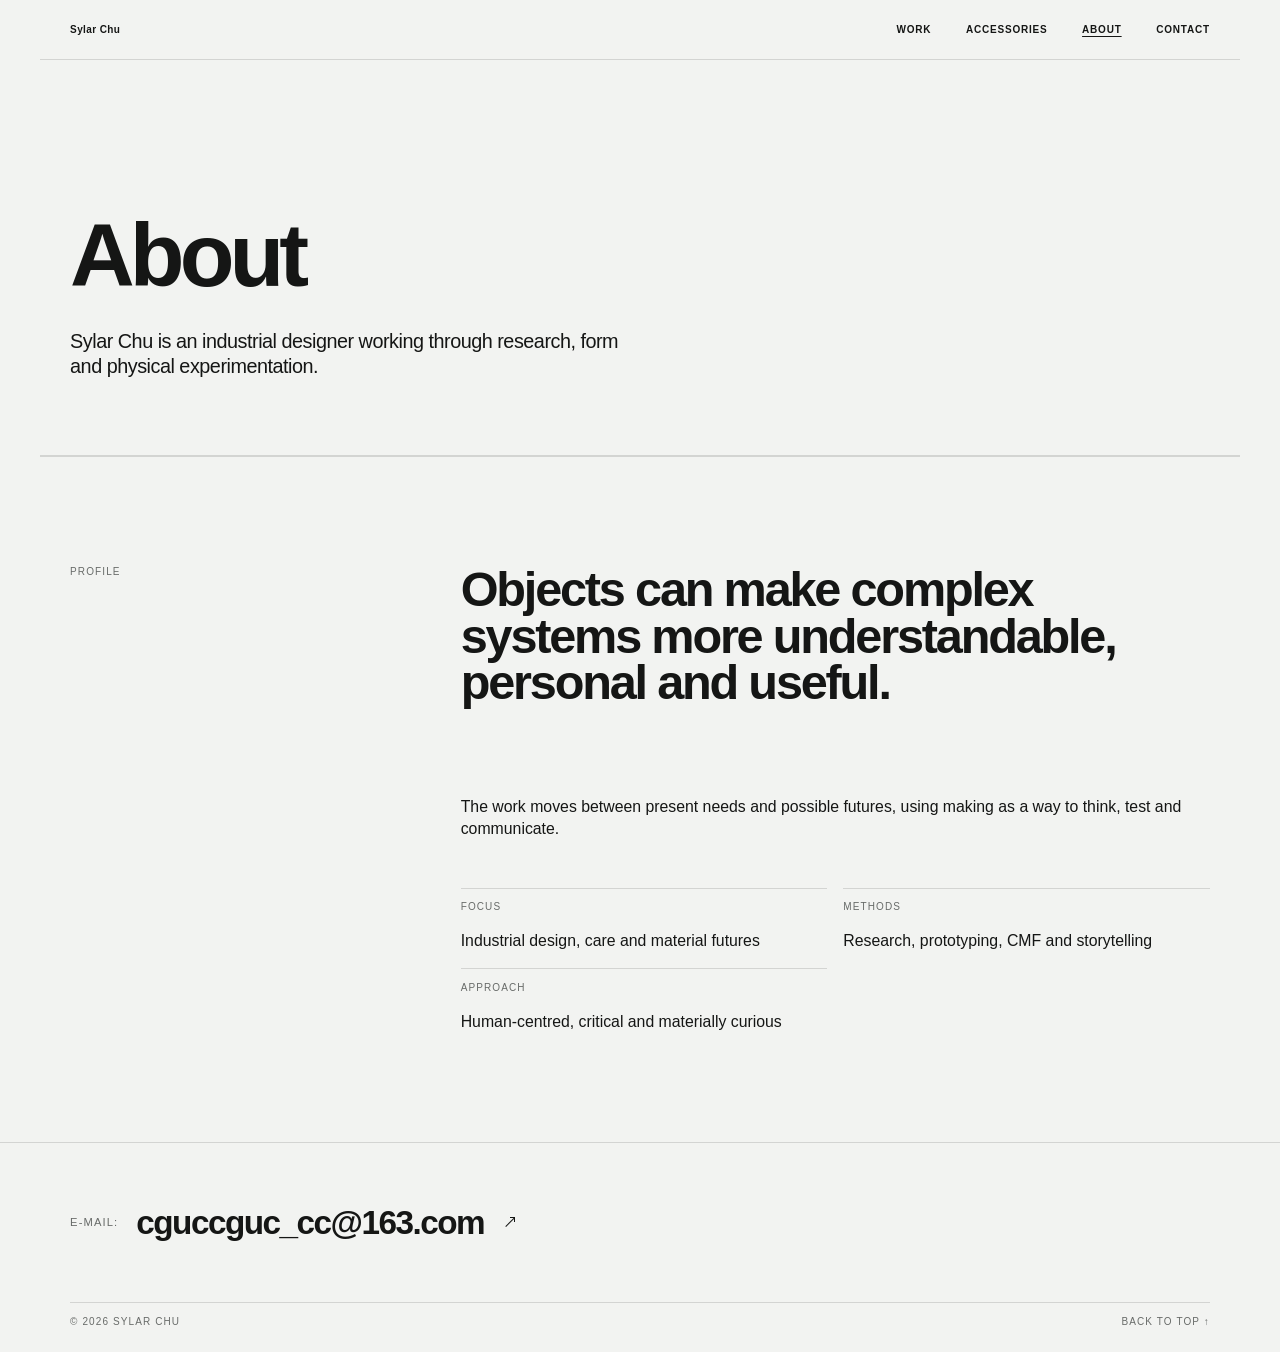
==== about/index.html @ 8ba82621 "Add files via upload" ====
<!DOCTYPE html><html lang="en"><head><meta charSet="utf-8"/><meta name="viewport" content="width=device-width, initial-scale=1"/><link rel="stylesheet" href="/assets/index-B9xMvxNG.css" data-rsc-css-href="/assets/index-B9xMvxNG.css" data-precedence="vite-rsc/importer-resources"/><title>Sylar Chu — Industrial Designer</title><meta name="description" content="Thoughtful products, systems and experiences designed to improve everyday life and contribute to a better world."/><meta property="og:title" content="Sylar Chu — Designing better futures"/><meta property="og:description" content="Industrial design for a better everyday and a better world."/><meta property="og:type" content="website"/><meta property="og:image" content="https://sylarchu.com/og.png"/><meta property="og:image:width" content="1254"/><meta property="og:image:height" content="1254"/><meta property="og:image:alt" content="Sylar Chu monogram"/><meta name="twitter:card" content="summary_large_image"/><meta name="twitter:title" content="Sylar Chu — Designing better futures"/><meta name="twitter:description" content="Industrial design for a better everyday and a better world."/><meta name="twitter:image" content="https://sylarchu.com/og.png"/>
</head><body><main id="top"><header class="site-header page-container"><a class="site-brand" href="/" aria-label="Sylar Chu — home">Sylar Chu</a><nav aria-label="Primary navigation"><a href="/work">Work</a><a href="/#accessories">Accessories</a><a aria-current="page" href="/about">About</a><a href="mailto:cguccguc_cc@163.com">Contact</a></nav></header><header class="page-intro page-container"><h1 class="display">About</h1><p class="page-intro__copy body-large">Sylar Chu is an industrial designer working through research, form and physical experimentation.</p></header><section class="framer-about page-container"><p class="eyebrow muted">Profile</p><div class="framer-about__content"><p class="heading-lg">Objects can make complex systems more understandable, personal and useful.</p><div><p>The work moves between present needs and possible futures, using making as a way to think, test and communicate.</p><dl class="framer-about__details" style="margin-top:3rem"><div><dt>Focus</dt><dd>Industrial design, care and material futures</dd></div><div><dt>Methods</dt><dd>Research, prototyping, CMF and storytelling</dd></div><div><dt>Approach</dt><dd>Human-centred, critical and materially curious</dd></div></dl></div></div></section><footer class="site-footer" id="contact"><div class="page-container"><a class="site-footer__email" href="mailto:cguccguc_cc@163.com"><span class="site-footer__label">E-mail:</span><span class="site-footer__address">cguccguc_cc@163.com</span><span class="site-footer__arrow diagonal-arrow" aria-hidden="true"></span></a><div class="site-footer__meta meta-text muted"><span>© <!-- -->2026<!-- --> <!-- -->Sylar Chu</span><a href="#top">Back to top ↑</a></div></div></footer></main><script src="/static-interactions.js" defer data-static-interaction></script></body></html>
---- assets/index-B9xMvxNG.css ----
/*! tailwindcss v4.2.1 | MIT License | https://tailwindcss.com */
@layer properties{@supports (((-webkit-hyphens:none)) and (not (margin-trim:inline))) or ((-moz-orient:inline) and (not (color:rgb(from red r g b)))){*,:before,:after,::backdrop{--tw-rotate-x:initial;--tw-rotate-y:initial;--tw-rotate-z:initial;--tw-skew-x:initial;--tw-skew-y:initial;--tw-blur:initial;--tw-brightness:initial;--tw-contrast:initial;--tw-grayscale:initial;--tw-hue-rotate:initial;--tw-invert:initial;--tw-opacity:initial;--tw-saturate:initial;--tw-sepia:initial;--tw-drop-shadow:initial;--tw-drop-shadow-color:initial;--tw-drop-shadow-alpha:100%;--tw-drop-shadow-size:initial}}}@layer theme{:root,:host{--font-sans:ui-sans-serif, system-ui, sans-serif, "Apple Color Emoji", "Segoe UI Emoji", "Segoe UI Symbol", "Noto Color Emoji";--font-mono:ui-monospace, SFMono-Regular, Menlo, Monaco, Consolas, "Liberation Mono", "Courier New", monospace;--spacing:.25rem;--default-transition-duration:.15s;--default-transition-timing-function:cubic-bezier(.4, 0, .2, 1);--default-font-family:var(--font-sans);--default-mono-font-family:var(--font-mono)}}@layer base{*,:after,:before,::backdrop{box-sizing:border-box;border:0 solid;margin:0;padding:0}::file-selector-button{box-sizing:border-box;border:0 solid;margin:0;padding:0}html,:host{-webkit-text-size-adjust:100%;tab-size:4;line-height:1.5;font-family:var(--default-font-family,ui-sans-serif, system-ui, sans-serif, "Apple Color Emoji", "Segoe UI Emoji", "Segoe UI Symbol", "Noto Color Emoji");font-feature-settings:var(--default-font-feature-settings,normal);font-variation-settings:var(--default-font-variation-settings,normal);-webkit-tap-highlight-color:transparent}hr{height:0;color:inherit;border-top-width:1px}abbr:where([title]){-webkit-text-decoration:underline dotted;text-decoration:underline dotted}h1,h2,h3,h4,h5,h6{font-size:inherit;font-weight:inherit}a{color:inherit;-webkit-text-decoration:inherit;-webkit-text-decoration:inherit;-webkit-text-decoration:inherit;-webkit-text-decoration:inherit;text-decoration:inherit}b,strong{font-weight:bolder}code,kbd,samp,pre{font-family:var(--default-mono-font-family,ui-monospace, SFMono-Regular, Menlo, Monaco, Consolas, "Liberation Mono", "Courier New", monospace);font-feature-settings:var(--default-mono-font-feature-settings,normal);font-variation-settings:var(--default-mono-font-variation-settings,normal);font-size:1em}small{font-size:80%}sub,sup{vertical-align:baseline;font-size:75%;line-height:0;position:relative}sub{bottom:-.25em}sup{top:-.5em}table{text-indent:0;border-color:inherit;border-collapse:collapse}:-moz-focusring{outline:auto}progress{vertical-align:baseline}summary{display:list-item}ol,ul,menu{list-style:none}img,svg,video,canvas,audio,iframe,embed,object{vertical-align:middle;display:block}img,video{max-width:100%;height:auto}button,input,select,optgroup,textarea{font:inherit;font-feature-settings:inherit;font-variation-settings:inherit;letter-spacing:inherit;color:inherit;opacity:1;background-color:#0000;border-radius:0}::file-selector-button{font:inherit;font-feature-settings:inherit;font-variation-settings:inherit;letter-spacing:inherit;color:inherit;opacity:1;background-color:#0000;border-radius:0}:where(select:is([multiple],[size])) optgroup{font-weight:bolder}:where(select:is([multiple],[size])) optgroup option{padding-inline-start:20px}::file-selector-button{margin-inline-end:4px}::placeholder{opacity:1}@supports (not ((-webkit-appearance:-apple-pay-button))) or (contain-intrinsic-size:1px){::placeholder{color:currentColor}@supports (color:color-mix(in lab, red, red)){::placeholder{color:color-mix(in oklab, currentcolor 50%, transparent)}}}textarea{resize:vertical}::-webkit-search-decoration{-webkit-appearance:none}::-webkit-date-and-time-value{min-height:1lh;text-align:inherit}::-webkit-datetime-edit{display:inline-flex}::-webkit-datetime-edit-fields-wrapper{padding:0}::-webkit-datetime-edit{padding-block:0}::-webkit-datetime-edit-year-field{padding-block:0}::-webkit-datetime-edit-month-field{padding-block:0}::-webkit-datetime-edit-day-field{padding-block:0}::-webkit-datetime-edit-hour-field{padding-block:0}::-webkit-datetime-edit-minute-field{padding-block:0}::-webkit-datetime-edit-second-field{padding-block:0}::-webkit-datetime-edit-millisecond-field{padding-block:0}::-webkit-datetime-edit-meridiem-field{padding-block:0}::-webkit-calendar-picker-indicator{line-height:1}:-moz-ui-invalid{box-shadow:none}button,input:where([type=button],[type=reset],[type=submit]){appearance:button}::file-selector-button{appearance:button}::-webkit-inner-spin-button{height:auto}::-webkit-outer-spin-button{height:auto}[hidden]:where(:not([hidden=until-found])){display:none!important}}@layer components;@layer utilities{.sr-only{clip-path:inset(50%);white-space:nowrap;border-width:0;width:1px;height:1px;margin:-1px;padding:0;position:absolute;overflow:hidden}.relative{position:relative}.static{position:static}.start{inset-inline-start:var(--spacing)}.end{inset-inline-end:var(--spacing)}.table{display:table}.transform{transform:var(--tw-rotate-x,) var(--tw-rotate-y,) var(--tw-rotate-z,) var(--tw-skew-x,) var(--tw-skew-y,)}.filter{filter:var(--tw-blur,) var(--tw-brightness,) var(--tw-contrast,) var(--tw-grayscale,) var(--tw-hue-rotate,) var(--tw-invert,) var(--tw-saturate,) var(--tw-sepia,) var(--tw-drop-shadow,)}.transition{transition-property:color,background-color,border-color,outline-color,text-decoration-color,fill,stroke,--tw-gradient-from,--tw-gradient-via,--tw-gradient-to,opacity,box-shadow,transform,translate,scale,rotate,filter,-webkit-backdrop-filter,backdrop-filter,display,content-visibility,overlay,pointer-events;transition-timing-function:var(--tw-ease,var(--default-transition-timing-function));transition-duration:var(--tw-duration,var(--default-transition-duration))}}:root{--background:#f2f3f1;--foreground:#151615;--muted:#686b69;--border:#15161524;--page-padding:clamp(1rem, 2.35vw, 2.25rem);--section-space:clamp(4.5rem, 8.5vw, 7.5rem);--content-width:75rem}*,:before,:after{box-sizing:border-box}html{background:var(--background);color:var(--foreground);scroll-behavior:smooth}body{background:var(--background);min-width:20rem;color:var(--foreground);-webkit-font-smoothing:antialiased;margin:0;font-family:Arial,Helvetica,sans-serif;font-size:clamp(.875rem,.2vw + .83rem,1rem);line-height:1.4}::selection{background:var(--foreground);color:var(--background)}a{color:inherit;text-decoration:none}img{max-width:100%;display:block}h1,h2,h3,p,figure,dl,dd{margin:0}:focus-visible{outline:2px solid var(--foreground);outline-offset:4px}.sr-only{clip:rect(0, 0, 0, 0);white-space:nowrap;border:0;width:1px;height:1px;margin:-1px;padding:0;position:absolute;overflow:hidden}.page-container{width:min(100%, var(--content-width));padding-inline:var(--page-padding);margin-inline:auto}.eyebrow,.meta-text{letter-spacing:.11em;text-transform:uppercase;font-size:.625rem;font-weight:500;line-height:1.2}.muted{color:var(--muted)}.display{letter-spacing:-.055em;font-size:clamp(3rem,7vw,6.2rem);font-weight:600;line-height:.93}.heading-xl{letter-spacing:-.052em;font-size:clamp(2.7rem,5.6vw,5.25rem);font-weight:600;line-height:.94}.heading-lg{letter-spacing:-.045em;font-size:clamp(2rem,3.8vw,3.8rem);font-weight:600;line-height:.96}.heading-md{letter-spacing:-.035em;font-size:clamp(1.3rem,2vw,2rem);font-weight:500;line-height:1}.body-large{letter-spacing:-.025em;font-size:clamp(1.1rem,1.55vw,1.55rem);line-height:1.25}.site-header{z-index:50;border-bottom:1px solid var(--border);background:var(--background);grid-template-columns:1fr auto;align-items:center;min-height:3.75rem;display:grid;position:sticky;top:0}@supports (color:color-mix(in lab, red, red)){.site-header{background:color-mix(in srgb, var(--background) 94%, transparent)}}.site-header{-webkit-backdrop-filter:blur(10px);backdrop-filter:blur(10px)}.site-brand{letter-spacing:.04em;font-size:.625rem;font-weight:600}.site-header nav{gap:clamp(1.1rem,2.7vw,2.5rem);display:flex}.site-header nav a{letter-spacing:.08em;text-transform:uppercase;font-size:.625rem;font-weight:600}.site-header nav a:hover,.site-header nav a[aria-current=page]{text-underline-offset:.3em;text-decoration:underline}.framer-hero{border-bottom:1px solid var(--border);isolation:isolate;width:100%;height:clamp(38rem,100svh - 3.75rem,50rem);position:relative;overflow:hidden}.linework-hero__art{z-index:-2;object-fit:cover;object-position:52% 70%;transform-origin:50% 70%;width:100%;height:100%;position:absolute;inset:0;transform:translate(3.5%)scale(1.34)}.linework-hero__intro{z-index:2;top:clamp(2.5rem,6vw,5rem);right:max(var(--page-padding), calc((100vw - var(--content-width)) / 2 + var(--page-padding)));width:min(25rem, calc(100% - var(--page-padding) * 2));grid-template-columns:2.35rem minmax(0,1fr);align-items:center;gap:.9rem;display:grid;position:absolute}.linework-hero__logo{aspect-ratio:1;object-fit:cover;width:2.35rem}.linework-hero__intro .eyebrow{white-space:nowrap}.linework-hero__copy{letter-spacing:-.02em;max-width:25rem;margin-top:.65rem;font-size:clamp(.95rem,1vw,1.08rem);line-height:1.4}.home-canvas{border-bottom:1px solid var(--border);isolation:isolate;position:relative;overflow:hidden}.home-canvas__art{z-index:-1;object-fit:cover;object-position:50% 38%;opacity:.075;filter:grayscale()contrast(.62);pointer-events:none;-webkit-user-select:none;user-select:none;width:100%;height:100%;position:absolute;inset:0}.home-intro{align-items:center;min-height:clamp(20rem,24vw,26rem);display:flex}.home-intro__content{grid-template-columns:minmax(16rem,.9fr) minmax(0,1.35fr);align-items:center;gap:clamp(2rem,4vw,5rem);width:100%;display:grid}.home-intro__logo{object-fit:contain;justify-self:center;width:clamp(17rem,23vw,23rem);height:auto}.home-intro__text{width:min(100%,39rem)}.blur-text{flex-wrap:wrap;display:flex}.blur-text__segment{will-change:transform, filter, opacity;display:inline-block}.home-intro__identity{color:var(--foreground);flex-wrap:wrap;align-items:baseline;column-gap:.25rem;font-weight:700;display:flex}.home-intro__identity strong{color:var(--foreground);font-weight:750}.home-intro__copy{letter-spacing:-.025em;max-width:36rem;margin-top:.8rem;font-size:clamp(1.1rem,1.5vw,1.4rem);line-height:1.35}.home-intro__copy--first{margin-top:0}.project-showcase-section,.product-showcase-section{position:relative}.project-showcase-section{border-top:1px solid var(--border);padding-block:clamp(4rem,7vw,6.5rem)}.product-showcase-section{padding-block:clamp(4rem,7vw,6.5rem)}.showcase-heading{grid-template-columns:1fr minmax(18rem,.8fr);align-items:end;gap:2rem;margin-bottom:clamp(1.5rem,2.4vw,2.4rem);display:grid}.showcase-heading>p{justify-self:end;max-width:30rem}.project-showcase__rail,.product-showcase__rail{gap:clamp(.75rem,1.4vw,1.5rem);display:grid}.project-showcase{width:100%}.project-showcase .heading-lg{font-size:clamp(1.9rem,3vw,3.25rem)}.project-showcase__heading{text-align:center;grid-template-columns:1fr;justify-items:center}.project-showcase__heading>p{justify-self:center;max-width:34rem}.project-showcase__rail{grid-template-columns:repeat(2,minmax(0,1fr));gap:clamp(1rem,1.8vw,1.8rem)}.project-showcase__link{min-width:0;color:inherit;display:block}.project-showcase__link:last-child:nth-child(odd){grid-column:1/-1;justify-self:center;width:calc(50% - clamp(.5rem,.9vw,.9rem))}.tilted-card{aspect-ratio:16/10;perspective:900px;width:100%;position:relative}.tilted-card__inner{border:1px solid var(--foreground);background:var(--background);width:100%;height:100%;transform-style:preserve-3d;will-change:transform;border-radius:.5rem;position:relative;overflow:hidden;box-shadow:0 1.5rem 3.5rem #14141414}.tilted-card__image{object-fit:cover;width:100%;height:100%;position:absolute;inset:0;transform:translateZ(0)}.tilted-card__overlay{z-index:2;position:absolute;bottom:0;left:0;right:0;transform:translateZ(26px)}.project-card__label{border-top:1px solid var(--foreground);background:var(--background);grid-template-columns:auto minmax(0,1fr) auto;align-items:center;gap:.75rem;min-height:4.25rem;padding:.85rem 1rem;display:grid}@supports (color:color-mix(in lab, red, red)){.project-card__label{background:color-mix(in srgb, var(--background) 92%, transparent)}}.project-card__label{-webkit-backdrop-filter:blur(10px);backdrop-filter:blur(10px)}.project-card__label h3{letter-spacing:-.025em;text-overflow:ellipsis;white-space:nowrap;font-size:clamp(1rem,1.25vw,1.35rem);font-weight:500;overflow:hidden}.tilted-card__caption{z-index:4;border:1px solid var(--foreground);background:var(--background);max-width:13rem;color:var(--foreground);pointer-events:none;white-space:nowrap;border-radius:.25rem;padding:.35rem .55rem;font-size:.65rem;line-height:1.2;position:absolute;top:0;left:0}.product-showcase{border-top:1px solid var(--border);padding-top:clamp(1.75rem,3vw,2.75rem)}.product-showcase .heading-lg{font-size:clamp(1.9rem,3vw,3.25rem)}.product-showcase__heading{text-align:center;grid-template-columns:1fr;justify-items:center}.product-showcase__heading>p{justify-self:center;max-width:34rem}.product-showcase__rail{grid-template-columns:repeat(5,minmax(0,11rem));justify-content:center;max-width:68rem;margin-inline:auto}.product-card{min-width:0;color:inherit;display:block}.product-card__image{aspect-ratio:4/3;border:1px solid var(--border);background:#f1f1ef;overflow:hidden}.product-card__image img{object-fit:cover;width:100%;height:100%;transition:transform .36s cubic-bezier(.2,.7,.2,1)}.product-card:hover .product-card__image img{transform:scale(1.025)}.product-card__meta{grid-template-columns:auto minmax(0,1fr) auto;align-items:baseline;gap:.8rem;padding-top:.8rem;display:grid}.product-card__meta h3{letter-spacing:-.015em;font-size:clamp(.82rem,.9vw,.95rem);font-weight:500}.product-card__variant{color:var(--muted);margin-top:.2rem;font-size:.68rem;line-height:1.3}.product-card__price{white-space:nowrap;font-size:.78rem;font-weight:600}.accessory-detail__header{grid-template-columns:minmax(0,1fr) minmax(20rem,.65fr);align-items:end;gap:3rem;padding-block:clamp(4rem,8vw,8rem) clamp(2rem,4vw,4rem);display:grid}.accessory-detail__header .display{margin-top:.65rem;font-size:clamp(3.25rem,7vw,8rem)}.accessory-detail__info{border-top:1px solid var(--border);grid-template-columns:repeat(auto-fit,minmax(7rem,1fr));display:grid}.accessory-detail__info div{border-left:1px solid var(--border);padding:.8rem .7rem 0}.accessory-detail__info div:first-child{border-left:0;padding-left:0}.accessory-detail__info dt{color:var(--muted);letter-spacing:.1em;text-transform:uppercase;margin-bottom:.35rem;font-size:.62rem}.accessory-detail__info dd{font-size:.9rem}.accessory-detail__image{padding-bottom:clamp(4rem,8vw,8rem)}.accessory-detail__image img{aspect-ratio:4/3;border:1px solid var(--border);object-fit:cover;width:100%}.framer-section{padding-block:var(--section-space)}.framer-section__header{grid-template-columns:1fr 1fr;align-items:end;gap:1rem;padding-bottom:clamp(2rem,4vw,3.5rem);display:grid}.framer-section__header p{justify-self:end;max-width:28rem}.project-section__intro{width:min(100%,30rem);padding-bottom:clamp(2.5rem,5vw,4.5rem)}.project-section__intro .body-large{max-width:26rem;margin-top:1.2rem}.project-list{border-top:1px solid var(--foreground)}.project-row{border-bottom:1px solid var(--border);grid-template-columns:3.5rem minmax(0,1fr) minmax(14rem,.8fr) 3rem;align-items:center;gap:1rem;min-height:clamp(6.5rem,10vw,9rem);transition:padding .18s,background .18s;display:grid}.project-row:hover{background:#1516150a;padding-inline:.8rem}.project-row__description{color:var(--muted)}.project-row__title{font-kerning:normal;white-space:nowrap}.project-title-mark{white-space:nowrap;align-items:center;display:inline-flex}.project-title-mark__hyphen{background:currentColor;flex:none;width:.34em;height:.055em;margin-inline:.075em;transform:translateY(.025em)}.project-row__arrow{justify-self:end;font-size:1rem}.project-motion{border-top:1px solid var(--foreground)}.project-motion__header{grid-template-columns:minmax(0,1.15fr) minmax(18rem,.85fr);align-items:end;gap:clamp(2rem,5vw,5rem);padding-block:clamp(2rem,4vw,3.5rem);display:grid}.project-motion__header h2{margin-top:1.25rem}.project-motion__intro{justify-self:end;gap:1rem;max-width:31rem;display:grid}.grid-motion{border-block:1px solid var(--foreground);color:#f1f3f2;cursor:ew-resize;touch-action:pan-y;-webkit-user-select:none;user-select:none;background:#111312;height:clamp(38rem,63vw,50rem);position:relative;overflow:hidden}.grid-motion__intro{background:radial-gradient(circle at 50% 45%, var(--grid-motion-gradient), transparent 58%), #111312;justify-content:center;align-items:center;width:100%;height:100%;display:flex;position:relative;overflow:hidden}@supports (color:color-mix(in lab, red, red)){.grid-motion__intro{background:radial-gradient(circle at 50% 45%, color-mix(in srgb, var(--grid-motion-gradient) 17%, transparent), transparent 58%), #111312}}.grid-motion__intro:after{z-index:3;content:"";pointer-events:none;background:linear-gradient(90deg,#1113127a,#0000 15% 85%,#1113127a);position:absolute;inset:0}.grid-motion__container{z-index:2;transform-origin:50%;flex:none;grid-template-rows:repeat(4,1fr);gap:clamp(.45rem,.8vw,.8rem);width:148%;height:124%;display:grid;position:relative;transform:rotate(-8deg)}.grid-motion__row{will-change:transform;grid-template-columns:repeat(7,minmax(0,1fr));gap:clamp(.45rem,.8vw,.8rem);min-width:0;display:grid}.grid-motion__item{min-width:0;position:relative;overflow:hidden}.grid-motion-tile{color:#f1f3f2;isolation:isolate;background:#181a19;border:1px solid #f1f3f26b;display:flex;position:absolute;inset:0;overflow:hidden}.grid-motion-tile:after{z-index:1;content:"";pointer-events:none;background:linear-gradient(#0000 58%,#00000061);border:1px solid #0000;transition:border-color .22s,background .22s;position:absolute;inset:0}.grid-motion-tile:hover:after,.grid-motion-tile:focus-visible:after{background:linear-gradient(#0000 48%,#0000008a);border-color:#f1f3f2db}.grid-motion-tile--image img{object-fit:cover;width:100%;height:100%;transition:filter .4s,transform .65s cubic-bezier(.2,.75,.2,1)}.grid-motion-tile--image:hover img,.grid-motion-tile--image:focus-visible img{filter:saturate(1.08)contrast(1.03);transform:scale(1.045)}.grid-motion-tile.crop-left img{object-position:25% center}.grid-motion-tile.crop-right img{object-position:75% center}.grid-motion-tile.crop-detail img{object-position:center 62%;transform:scale(1.15)}.grid-motion-tile.crop-detail:hover img,.grid-motion-tile.crop-detail:focus-visible img{transform:scale(1.2)}.grid-motion-tile__corner{z-index:2;color:#ffffffc7;position:absolute;bottom:.55rem;right:.65rem}.grid-motion-tile--title,.grid-motion-tile--discipline{z-index:1;flex-direction:column;justify-content:space-between;padding:clamp(.75rem,1.3vw,1.25rem)}.grid-motion-tile--title{color:#151615;background:#d8ff42}.grid-motion-tile--title:after,.grid-motion-tile--discipline:after{display:none}.grid-motion-tile--title h3{letter-spacing:-.055em;max-width:11ch;font-size:clamp(1.15rem,2vw,2rem);font-weight:600;line-height:.95}.grid-motion-tile__meta{justify-content:space-between;gap:.75rem;font-size:.625rem;display:flex}.grid-motion-tile--discipline{background:var(--background);color:var(--foreground)}.grid-motion-tile__discipline{letter-spacing:-.04em;max-width:14ch;font-size:clamp(1rem,1.5vw,1.45rem);line-height:1.02}.grid-motion-tile--discipline .diagonal-arrow{position:absolute;bottom:.8rem;right:.9rem}.project-motion__nav{border-bottom:1px solid var(--border);grid-template-columns:repeat(4,minmax(0,1fr));display:grid}.project-motion__nav a{border-left:1px solid var(--border);grid-template-columns:minmax(0,1fr) auto;align-content:space-between;gap:.65rem;min-width:0;min-height:7rem;padding:.9rem;transition:background .18s,color .18s;display:grid}.project-motion__nav a:first-child{border-left:0}.project-motion__nav a>span:nth-child(2){letter-spacing:-.035em;text-overflow:ellipsis;white-space:nowrap;grid-column:1/-1;font-size:clamp(.92rem,1.15vw,1.1rem);overflow:hidden}.project-motion__nav a:hover,.project-motion__nav a:focus-visible{background:var(--foreground);color:var(--background)}.project-motion__nav a:hover .muted,.project-motion__nav a:focus-visible .muted{color:#f1f3f2a6}.diagonal-arrow{width:1em;height:1em;display:inline-block;position:relative}.diagonal-arrow:before{content:"";transform-origin:50%;background:currentColor;width:.82em;height:1px;position:absolute;top:50%;right:.04em;transform:rotate(-45deg)}.diagonal-arrow:after{content:"";border-top:1px solid;border-right:1px solid;width:.46em;height:.46em;position:absolute;top:.07em;right:.07em}.framer-about{padding-block:var(--section-space);border-top:1px solid var(--border);grid-template-columns:1fr 2fr;gap:1rem;display:grid}.framer-about__content{gap:clamp(3rem,7vw,6rem);display:grid}.framer-about__copy{max-width:48rem;font-size:clamp(1.65rem,2.65vw,2.75rem);line-height:1.02}.framer-about__details{grid-template-columns:repeat(2,1fr);gap:1rem;display:grid}.framer-about__details>div{border-top:1px solid var(--border);padding-top:.7rem}.framer-about__details dt{color:var(--muted);letter-spacing:.11em;text-transform:uppercase;margin-bottom:1rem;font-size:.625rem}.site-footer{border-top:1px solid var(--border)}.site-footer__email{align-items:center;gap:clamp(.65rem,1.4vw,1.25rem);padding-block:clamp(2.5rem,5vw,4.5rem);display:flex}.site-footer__label{color:var(--muted);letter-spacing:.1em;text-transform:uppercase;font-size:.7rem;font-weight:500;line-height:1}.site-footer__address{letter-spacing:-.045em;font-size:clamp(1.4rem,2.6vw,2.6rem);font-weight:600;line-height:.95}.site-footer__arrow{flex:none;width:.78rem;height:.78rem;margin-left:.05rem;font-size:1rem}.site-footer__arrow:before{width:.72rem;right:0}.site-footer__arrow:after{width:.34rem;height:.34rem;top:.04rem;right:.02rem}.site-footer__email:hover .site-footer__address{text-underline-offset:.12em;text-decoration:underline}.site-footer__meta{border-top:1px solid var(--border);justify-content:space-between;padding-block:.8rem 1.5rem;display:flex}.detail-back-row{padding-top:clamp(1.25rem,2.4vw,2rem)}.detail-back-link{color:var(--muted);letter-spacing:.09em;text-transform:uppercase;align-items:center;gap:.6rem;font-size:.625rem;font-weight:600;transition:color .16s;display:inline-flex}.detail-back-link:hover{color:var(--foreground)}.back-arrow{width:1rem;height:1rem;display:inline-block;position:relative}.back-arrow:before{content:"";background:currentColor;width:.9rem;height:1px;position:absolute;top:calc(50% - .5px);left:0}.back-arrow:after{content:"";border-bottom:1px solid;border-left:1px solid;width:.38rem;height:.38rem;position:absolute;top:.31rem;left:0;transform:rotate(45deg)}.page-intro{border-bottom:1px solid var(--border);padding-block:clamp(5rem,12vw,11rem) clamp(3rem,6vw,6rem)}.page-intro__copy{max-width:36rem;margin-top:2rem}.work-index{padding-block:var(--section-space)}.project-hero{padding-block:clamp(4rem,10vw,9rem)}.detail-back-row+.project-hero,.detail-back-row+.accessory-detail__header{padding-top:clamp(2rem,4vw,3.5rem)}.project-hero h1{max-width:61rem;margin-top:1.5rem}.project-hero__title{font-kerning:normal;text-wrap:balance}.project-hero__info{grid-template-columns:repeat(2,1fr);gap:1.5rem 1rem;max-width:42rem;margin-top:clamp(3rem,7vw,6rem);display:grid}.project-hero__info dt{color:var(--muted);letter-spacing:.11em;text-transform:uppercase;margin-bottom:.35rem;font-size:.625rem}.project-pages{border-top:1px solid var(--border)}.project-page{border-bottom:1px solid var(--border);background:#151615}.project-page img{width:100%;height:auto}.project-pagination{border-bottom:1px solid var(--border);grid-template-columns:1fr 1fr;display:grid}.project-pagination a{min-height:8rem;padding:1rem var(--page-padding);border-left:1px solid var(--border);justify-content:space-between;align-items:flex-end;display:flex}.project-pagination a:first-child{border-left:0}.project-pagination a:hover{background:#1516150a}@media (width<=960px){.product-showcase__rail{max-width:none;padding:.5rem var(--page-padding) 1.5rem;margin-inline:calc(var(--page-padding) * -1);scroll-snap-type:x mandatory;scrollbar-width:thin;grid-template-columns:none;grid-auto-columns:minmax(11rem,26vw);grid-auto-flow:column;overflow-x:auto}.product-card{scroll-snap-align:start}}@media (width<=760px){.showcase-heading{grid-template-columns:1fr;gap:1rem}.showcase-heading>p{justify-self:start}.project-showcase__heading>p,.product-showcase__heading>p{justify-self:center}.home-intro{min-height:13rem}.product-showcase__rail{grid-auto-columns:minmax(11rem,58vw)}.project-showcase__rail{grid-template-columns:1fr}.project-showcase__link:last-child:nth-child(odd){grid-column:auto;width:100%}.tilted-card__caption{display:none}.accessory-detail__header{grid-template-columns:1fr;gap:2rem}.framer-section__header,.framer-about{grid-template-columns:1fr}.framer-section__header p{justify-self:start}.project-row{grid-template-columns:2.25rem minmax(0,1fr) 2rem}.project-row__description{display:none}.project-motion__header{grid-template-columns:1fr;gap:1.5rem}.project-motion__intro{justify-self:start;max-width:28rem}.grid-motion{height:clamp(27rem,116vw,36rem)}.grid-motion__container{gap:.4rem;width:225%;height:120%;transform:rotate(-9deg)}.grid-motion__row{gap:.4rem}.grid-motion-tile--title h3{font-size:clamp(1rem,4.5vw,1.4rem)}.grid-motion-tile__discipline{font-size:clamp(.9rem,3.8vw,1.2rem)}.project-motion__nav{grid-template-columns:repeat(2,minmax(0,1fr))}.project-motion__nav a:nth-child(3){border-left:0}.project-motion__nav a:nth-child(n+3){border-top:1px solid var(--border)}.framer-about{gap:3rem}}@media (width<=520px){.site-header nav{gap:.8rem}.site-header nav a:last-child{display:none}.home-canvas__art{object-position:46% 30%;opacity:.06}.home-intro{align-items:flex-start;min-height:15rem;padding-top:2rem}.home-intro__content{grid-template-columns:5.5rem minmax(0,1fr);gap:1rem}.home-intro__logo{width:5.5rem}.home-intro__copy{margin-top:.45rem;font-size:.92rem}.project-showcase-section{padding-top:3.25rem}.site-footer__email{flex-wrap:wrap;row-gap:.7rem}.site-footer__label{flex-basis:100%}.site-footer__address{font-size:clamp(1.15rem,6vw,1.4rem)}.project-card__label{min-height:3.1rem;padding:.6rem .7rem}.accessory-detail__info{grid-template-columns:1fr}.accessory-detail__info div,.accessory-detail__info div:first-child{border-top:1px solid var(--border);border-left:0;padding:.75rem 0}.framer-hero{height:min(42rem,100svh - 3.75rem);min-height:34rem}.linework-hero__art{object-position:48% 68%;transform-origin:50% 68%;transform:scale(1.04)}.linework-hero__intro{top:1rem;right:var(--page-padding);left:var(--page-padding);background:var(--background);grid-template-columns:2.5rem minmax(0,1fr);gap:.85rem;width:auto;padding:.85rem}@supports (color:color-mix(in lab, red, red)){.linework-hero__intro{background:color-mix(in srgb, var(--background) 92%, transparent)}}.linework-hero__logo{width:2.5rem}.linework-hero__intro .eyebrow{white-space:normal}.linework-hero__copy{margin-top:.45rem;font-size:.9rem;line-height:1.35}.project-hero__title{font-size:clamp(2.35rem,12vw,3rem)}.project-row{min-height:5.5rem}.framer-about__details,.project-hero__info,.project-pagination{grid-template-columns:1fr}.project-pagination a{border-left:0;border-top:1px solid var(--border)}}@media (prefers-reduced-motion:reduce){html{scroll-behavior:auto}*,:before,:after{transition-duration:.01ms!important}.grid-motion__row{transform:none!important}}@property --tw-rotate-x{syntax:"*";inherits:false}@property --tw-rotate-y{syntax:"*";inherits:false}@property --tw-rotate-z{syntax:"*";inherits:false}@property --tw-skew-x{syntax:"*";inherits:false}@property --tw-skew-y{syntax:"*";inherits:false}@property --tw-blur{syntax:"*";inherits:false}@property --tw-brightness{syntax:"*";inherits:false}@property --tw-contrast{syntax:"*";inherits:false}@property --tw-grayscale{syntax:"*";inherits:false}@property --tw-hue-rotate{syntax:"*";inherits:false}@property --tw-invert{syntax:"*";inherits:false}@property --tw-opacity{syntax:"*";inherits:false}@property --tw-saturate{syntax:"*";inherits:false}@property --tw-sepia{syntax:"*";inherits:false}@property --tw-drop-shadow{syntax:"*";inherits:false}@property --tw-drop-shadow-color{syntax:"*";inherits:false}@property --tw-drop-shadow-alpha{syntax:"<percentage>";inherits:false;initial-value:100%}@property --tw-drop-shadow-size{syntax:"*";inherits:false}
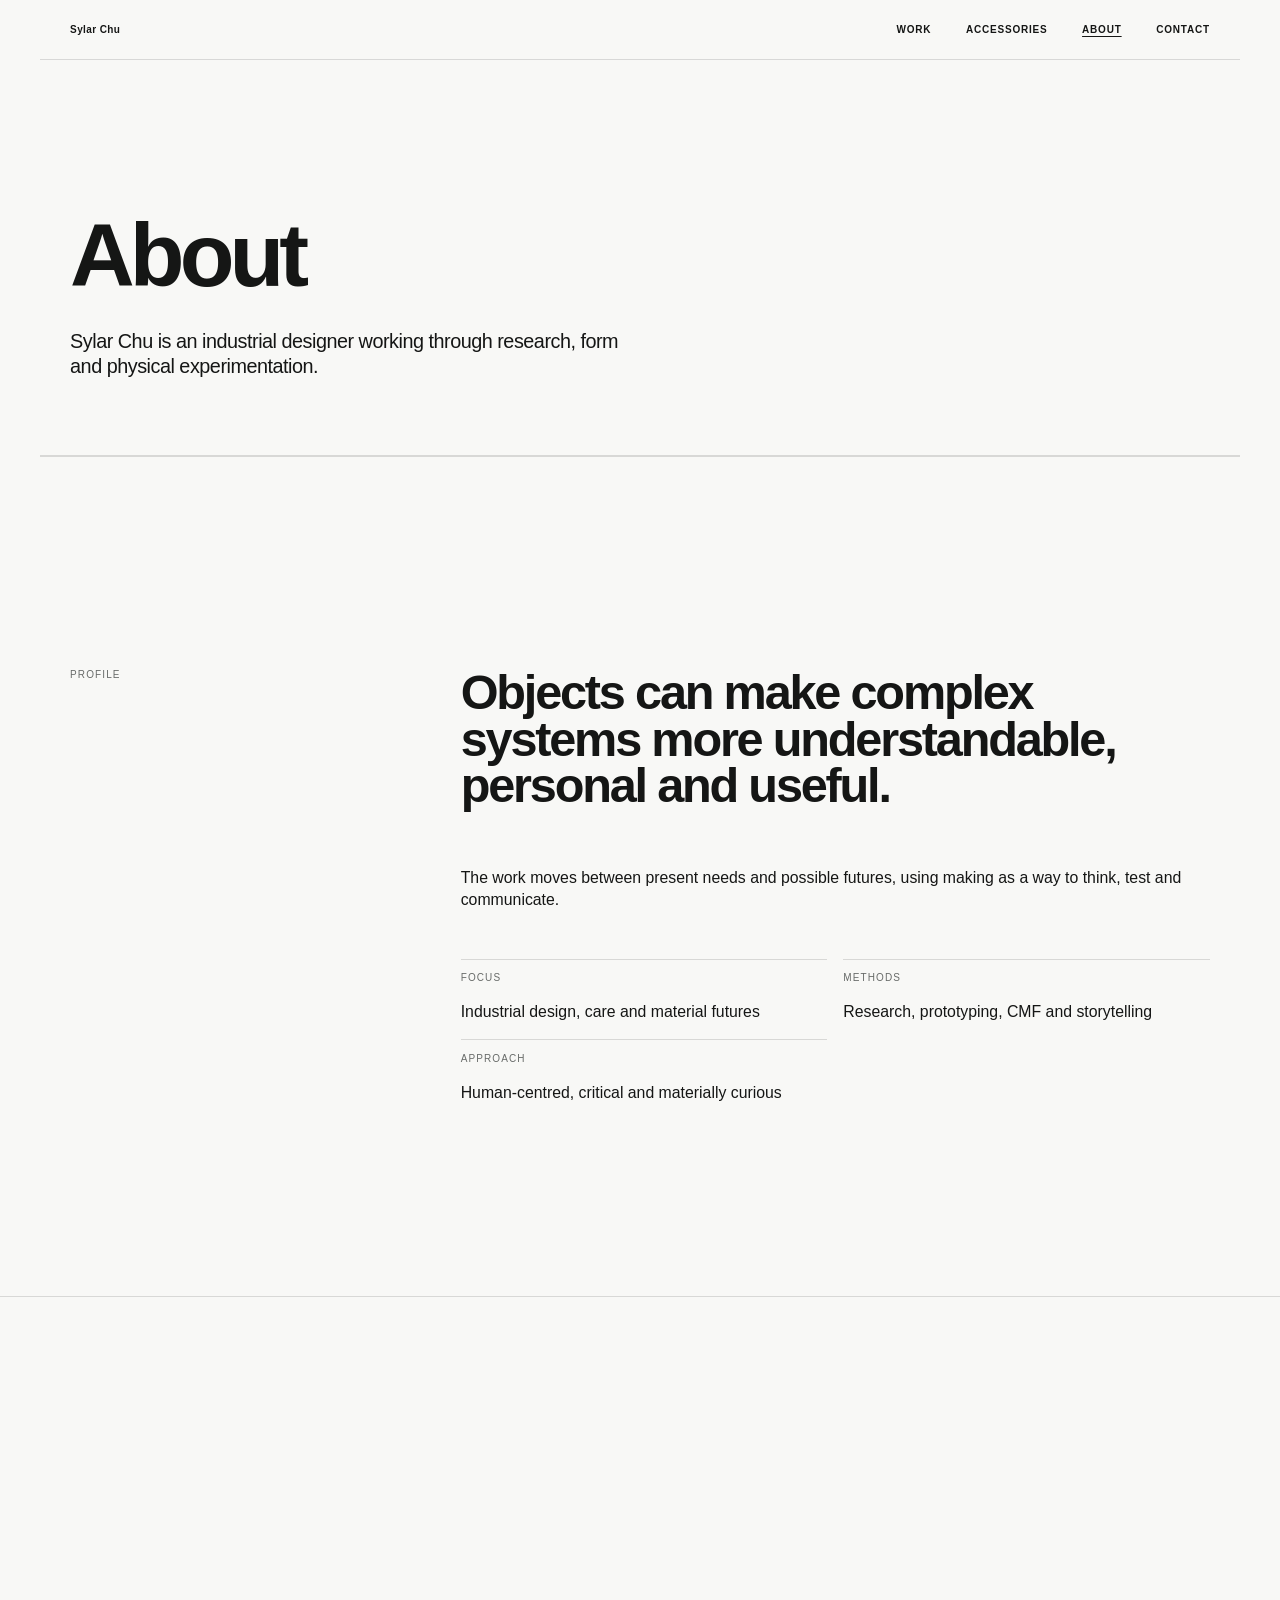
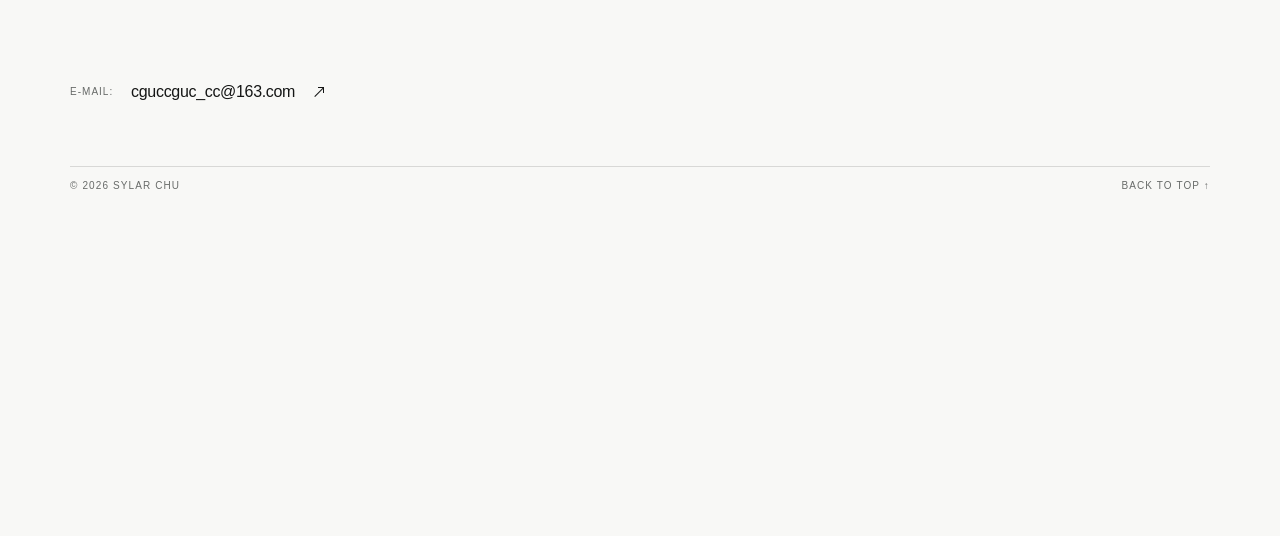
==== commit 93d867b9: "Add files via upload" ====
--- a/about/index.html
+++ b/about/index.html
@@ -1,2 +1,2 @@
-<!DOCTYPE html><html lang="en"><head><meta charSet="utf-8"/><meta name="viewport" content="width=device-width, initial-scale=1"/><link rel="stylesheet" href="/assets/index-B9xMvxNG.css" data-rsc-css-href="/assets/index-B9xMvxNG.css" data-precedence="vite-rsc/importer-resources"/><title>Sylar Chu — Industrial Designer</title><meta name="description" content="Thoughtful products, systems and experiences designed to improve everyday life and contribute to a better world."/><meta property="og:title" content="Sylar Chu — Designing better futures"/><meta property="og:description" content="Industrial design for a better everyday and a better world."/><meta property="og:type" content="website"/><meta property="og:image" content="https://sylarchu.com/og.png"/><meta property="og:image:width" content="1254"/><meta property="og:image:height" content="1254"/><meta property="og:image:alt" content="Sylar Chu monogram"/><meta name="twitter:card" content="summary_large_image"/><meta name="twitter:title" content="Sylar Chu — Designing better futures"/><meta name="twitter:description" content="Industrial design for a better everyday and a better world."/><meta name="twitter:image" content="https://sylarchu.com/og.png"/>
+<!DOCTYPE html><html lang="en"><head><meta charSet="utf-8"/><meta name="viewport" content="width=device-width, initial-scale=1"/><link rel="stylesheet" href="/assets/index-BrM2KB0w.css" data-rsc-css-href="/assets/index-BrM2KB0w.css" data-precedence="vite-rsc/importer-resources"/><title>Sylar Chu — Industrial Designer</title><meta name="description" content="Thoughtful products, systems and experiences designed to improve everyday life and contribute to a better world."/><meta property="og:title" content="Sylar Chu — Designing better futures"/><meta property="og:description" content="Industrial design for a better everyday and a better world."/><meta property="og:type" content="website"/><meta property="og:image" content="https://sylarchu.com/og.png"/><meta property="og:image:width" content="1254"/><meta property="og:image:height" content="1254"/><meta property="og:image:alt" content="Sylar Chu monogram"/><meta name="twitter:card" content="summary_large_image"/><meta name="twitter:title" content="Sylar Chu — Designing better futures"/><meta name="twitter:description" content="Industrial design for a better everyday and a better world."/><meta name="twitter:image" content="https://sylarchu.com/og.png"/>
 </head><body><main id="top"><header class="site-header page-container"><a class="site-brand" href="/" aria-label="Sylar Chu — home">Sylar Chu</a><nav aria-label="Primary navigation"><a href="/work">Work</a><a href="/#accessories">Accessories</a><a aria-current="page" href="/about">About</a><a href="mailto:cguccguc_cc@163.com">Contact</a></nav></header><header class="page-intro page-container"><h1 class="display">About</h1><p class="page-intro__copy body-large">Sylar Chu is an industrial designer working through research, form and physical experimentation.</p></header><section class="framer-about page-container"><p class="eyebrow muted">Profile</p><div class="framer-about__content"><p class="heading-lg">Objects can make complex systems more understandable, personal and useful.</p><div><p>The work moves between present needs and possible futures, using making as a way to think, test and communicate.</p><dl class="framer-about__details" style="margin-top:3rem"><div><dt>Focus</dt><dd>Industrial design, care and material futures</dd></div><div><dt>Methods</dt><dd>Research, prototyping, CMF and storytelling</dd></div><div><dt>Approach</dt><dd>Human-centred, critical and materially curious</dd></div></dl></div></div></section><footer class="site-footer" id="contact"><div class="page-container"><a class="site-footer__email" href="mailto:cguccguc_cc@163.com"><span class="site-footer__label">E-mail:</span><span class="site-footer__address">cguccguc_cc@163.com</span><span class="site-footer__arrow diagonal-arrow" aria-hidden="true"></span></a><div class="site-footer__meta meta-text muted"><span>© <!-- -->2026<!-- --> <!-- -->Sylar Chu</span><a href="#top">Back to top ↑</a></div></div></footer></main><script src="/static-interactions.js" defer data-static-interaction></script></body></html>
--- a/assets/index-BrM2KB0w.css
+++ b/assets/index-BrM2KB0w.css
@@ -0,0 +1,2 @@
+/*! tailwindcss v4.2.1 | MIT License | https://tailwindcss.com */
+@layer properties{@supports (((-webkit-hyphens:none)) and (not (margin-trim:inline))) or ((-moz-orient:inline) and (not (color:rgb(from red r g b)))){*,:before,:after,::backdrop{--tw-rotate-x:initial;--tw-rotate-y:initial;--tw-rotate-z:initial;--tw-skew-x:initial;--tw-skew-y:initial}}}@layer theme{:root,:host{--font-sans:ui-sans-serif, system-ui, sans-serif, "Apple Color Emoji", "Segoe UI Emoji", "Segoe UI Symbol", "Noto Color Emoji";--font-mono:ui-monospace, SFMono-Regular, Menlo, Monaco, Consolas, "Liberation Mono", "Courier New", monospace;--spacing:.25rem;--default-transition-duration:.15s;--default-transition-timing-function:cubic-bezier(.4, 0, .2, 1);--default-font-family:var(--font-sans);--default-mono-font-family:var(--font-mono)}}@layer base{*,:after,:before,::backdrop{box-sizing:border-box;border:0 solid;margin:0;padding:0}::file-selector-button{box-sizing:border-box;border:0 solid;margin:0;padding:0}html,:host{-webkit-text-size-adjust:100%;tab-size:4;line-height:1.5;font-family:var(--default-font-family,ui-sans-serif, system-ui, sans-serif, "Apple Color Emoji", "Segoe UI Emoji", "Segoe UI Symbol", "Noto Color Emoji");font-feature-settings:var(--default-font-feature-settings,normal);font-variation-settings:var(--default-font-variation-settings,normal);-webkit-tap-highlight-color:transparent}hr{height:0;color:inherit;border-top-width:1px}abbr:where([title]){-webkit-text-decoration:underline dotted;text-decoration:underline dotted}h1,h2,h3,h4,h5,h6{font-size:inherit;font-weight:inherit}a{color:inherit;-webkit-text-decoration:inherit;-webkit-text-decoration:inherit;-webkit-text-decoration:inherit;-webkit-text-decoration:inherit;text-decoration:inherit}b,strong{font-weight:bolder}code,kbd,samp,pre{font-family:var(--default-mono-font-family,ui-monospace, SFMono-Regular, Menlo, Monaco, Consolas, "Liberation Mono", "Courier New", monospace);font-feature-settings:var(--default-mono-font-feature-settings,normal);font-variation-settings:var(--default-mono-font-variation-settings,normal);font-size:1em}small{font-size:80%}sub,sup{vertical-align:baseline;font-size:75%;line-height:0;position:relative}sub{bottom:-.25em}sup{top:-.5em}table{text-indent:0;border-color:inherit;border-collapse:collapse}:-moz-focusring{outline:auto}progress{vertical-align:baseline}summary{display:list-item}ol,ul,menu{list-style:none}img,svg,video,canvas,audio,iframe,embed,object{vertical-align:middle;display:block}img,video{max-width:100%;height:auto}button,input,select,optgroup,textarea{font:inherit;font-feature-settings:inherit;font-variation-settings:inherit;letter-spacing:inherit;color:inherit;opacity:1;background-color:#0000;border-radius:0}::file-selector-button{font:inherit;font-feature-settings:inherit;font-variation-settings:inherit;letter-spacing:inherit;color:inherit;opacity:1;background-color:#0000;border-radius:0}:where(select:is([multiple],[size])) optgroup{font-weight:bolder}:where(select:is([multiple],[size])) optgroup option{padding-inline-start:20px}::file-selector-button{margin-inline-end:4px}::placeholder{opacity:1}@supports (not ((-webkit-appearance:-apple-pay-button))) or (contain-intrinsic-size:1px){::placeholder{color:currentColor}@supports (color:color-mix(in lab, red, red)){::placeholder{color:color-mix(in oklab, currentcolor 50%, transparent)}}}textarea{resize:vertical}::-webkit-search-decoration{-webkit-appearance:none}::-webkit-date-and-time-value{min-height:1lh;text-align:inherit}::-webkit-datetime-edit{display:inline-flex}::-webkit-datetime-edit-fields-wrapper{padding:0}::-webkit-datetime-edit{padding-block:0}::-webkit-datetime-edit-year-field{padding-block:0}::-webkit-datetime-edit-month-field{padding-block:0}::-webkit-datetime-edit-day-field{padding-block:0}::-webkit-datetime-edit-hour-field{padding-block:0}::-webkit-datetime-edit-minute-field{padding-block:0}::-webkit-datetime-edit-second-field{padding-block:0}::-webkit-datetime-edit-millisecond-field{padding-block:0}::-webkit-datetime-edit-meridiem-field{padding-block:0}::-webkit-calendar-picker-indicator{line-height:1}:-moz-ui-invalid{box-shadow:none}button,input:where([type=button],[type=reset],[type=submit]){appearance:button}::file-selector-button{appearance:button}::-webkit-inner-spin-button{height:auto}::-webkit-outer-spin-button{height:auto}[hidden]:where(:not([hidden=until-found])){display:none!important}}@layer components;@layer utilities{.sr-only{clip-path:inset(50%);white-space:nowrap;border-width:0;width:1px;height:1px;margin:-1px;padding:0;position:absolute;overflow:hidden}.relative{position:relative}.static{position:static}.start{inset-inline-start:var(--spacing)}.end{inset-inline-end:var(--spacing)}.table{display:table}.transform{transform:var(--tw-rotate-x,) var(--tw-rotate-y,) var(--tw-rotate-z,) var(--tw-skew-x,) var(--tw-skew-y,)}.resize{resize:both}.transition{transition-property:color,background-color,border-color,outline-color,text-decoration-color,fill,stroke,--tw-gradient-from,--tw-gradient-via,--tw-gradient-to,opacity,box-shadow,transform,translate,scale,rotate,filter,-webkit-backdrop-filter,backdrop-filter,display,content-visibility,overlay,pointer-events;transition-timing-function:var(--tw-ease,var(--default-transition-timing-function));transition-duration:var(--tw-duration,var(--default-transition-duration))}}:root{--background:#f8f8f6;--foreground:#151615;--muted:#686b69;--border:#15161524;--page-padding:clamp(1rem, 2.35vw, 2.25rem);--section-space:clamp(4.5rem, 8.5vw, 7.5rem);--content-width:75rem}*,:before,:after{box-sizing:border-box}html{background:var(--background);color:var(--foreground);scroll-behavior:smooth;scroll-snap-type:none;scroll-padding-top:3.75rem}body{background:var(--background);min-width:20rem;color:var(--foreground);-webkit-font-smoothing:antialiased;margin:0;font-family:Arial,Helvetica,sans-serif;font-size:clamp(.875rem,.2vw + .83rem,1rem);line-height:1.4}::selection{background:var(--foreground);color:var(--background)}a{color:inherit;text-decoration:none}img{max-width:100%;display:block}h1,h2,h3,p,figure,dl,dd{margin:0}:focus-visible{outline:2px solid var(--foreground);outline-offset:4px}.sr-only{clip:rect(0, 0, 0, 0);white-space:nowrap;border:0;width:1px;height:1px;margin:-1px;padding:0;position:absolute;overflow:hidden}.page-container{width:min(100%, var(--content-width));padding-inline:var(--page-padding);margin-inline:auto}.eyebrow,.meta-text{letter-spacing:.11em;text-transform:uppercase;font-size:.625rem;font-weight:500;line-height:1.2}.muted{color:var(--muted)}.display{letter-spacing:-.055em;font-size:clamp(3rem,7vw,6.2rem);font-weight:600;line-height:.93}.heading-xl{letter-spacing:-.052em;font-size:clamp(2.7rem,5.6vw,5.25rem);font-weight:600;line-height:.94}.heading-lg{letter-spacing:-.045em;font-size:clamp(2rem,3.8vw,3.8rem);font-weight:600;line-height:.96}.heading-md{letter-spacing:-.035em;font-size:clamp(1.3rem,2vw,2rem);font-weight:500;line-height:1}.body-large{letter-spacing:-.025em;font-size:clamp(1.1rem,1.55vw,1.55rem);line-height:1.25}.site-header{z-index:50;border-bottom:1px solid var(--border);background:var(--background);grid-template-columns:1fr auto;align-items:center;min-height:3.75rem;display:grid;position:sticky;top:0}@supports (color:color-mix(in lab, red, red)){.site-header{background:color-mix(in srgb, var(--background) 94%, transparent)}}.site-header{-webkit-backdrop-filter:blur(10px);backdrop-filter:blur(10px)}.site-brand{letter-spacing:.04em;font-size:.625rem;font-weight:600}.site-header nav{gap:clamp(1.1rem,2.7vw,2.5rem);display:flex}.site-header nav a{letter-spacing:.08em;text-transform:uppercase;font-size:.625rem;font-weight:600}.site-header nav a:hover,.site-header nav a[aria-current=page]{text-underline-offset:.3em;text-decoration:underline}.framer-hero{border-bottom:1px solid var(--border);isolation:isolate;width:100%;height:clamp(38rem,100svh - 3.75rem,50rem);position:relative;overflow:hidden}.linework-hero__art{z-index:-2;object-fit:cover;object-position:52% 70%;transform-origin:50% 70%;width:100%;height:100%;position:absolute;inset:0;transform:translate(3.5%)scale(1.34)}.linework-hero__intro{z-index:2;top:clamp(2.5rem,6vw,5rem);right:max(var(--page-padding), calc((100vw - var(--content-width)) / 2 + var(--page-padding)));width:min(25rem, calc(100% - var(--page-padding) * 2));grid-template-columns:2.35rem minmax(0,1fr);align-items:center;gap:.9rem;display:grid;position:absolute}.linework-hero__logo{aspect-ratio:1;object-fit:cover;width:2.35rem}.linework-hero__intro .eyebrow{white-space:nowrap}.linework-hero__copy{letter-spacing:-.02em;max-width:25rem;margin-top:.65rem;font-size:clamp(.95rem,1vw,1.08rem);line-height:1.4}.home-canvas{border-bottom:1px solid var(--border);isolation:isolate;position:relative;overflow:hidden}.home-canvas__art{z-index:-1;object-fit:cover;object-position:50% 38%;opacity:.075;filter:grayscale()contrast(.62);pointer-events:none;-webkit-user-select:none;user-select:none;width:100%;height:100%;position:absolute;inset:0}.section-snap-anchor{width:0;height:0;scroll-margin-top:3.75rem;display:block}.home-intro{align-items:center;min-height:clamp(20rem,24vw,26rem);display:flex}.home-intro__content{grid-template-columns:minmax(16rem,.9fr) minmax(0,1.35fr);align-items:center;gap:clamp(2rem,4vw,5rem);width:100%;display:grid}.home-intro__logo{object-fit:contain;justify-self:center;width:clamp(17rem,23vw,23rem);height:auto}.home-intro__text{width:min(100%,39rem)}.blur-text{flex-wrap:wrap;display:flex}.blur-text__segment{animation:blur-text-reveal var(--blur-duration,.55s) cubic-bezier(.22, 1, .36, 1) var(--blur-delay,0s) both;will-change:transform, filter, opacity;display:inline-block}.home-intro__logo--animated{will-change:transform, filter, opacity;animation:.7s cubic-bezier(.22,1,.36,1) .3s both intro-logo-reveal}@keyframes blur-text-reveal{0%{filter:blur(10px);opacity:0;transform:translateY(var(--blur-offset,-20px))}to{filter:blur();opacity:1;transform:translateY(0)}}@keyframes intro-logo-reveal{0%{filter:blur(12px);opacity:0;transform:translateY(-20px)scale(.97)}to{filter:blur();opacity:1;transform:translateY(0)scale(1)}}.home-intro__identity{color:var(--foreground);flex-wrap:wrap;align-items:baseline;column-gap:.25rem;font-weight:700;display:flex}.home-intro__identity strong{color:var(--foreground);font-weight:750}.home-intro__copy{letter-spacing:-.025em;max-width:36rem;margin-top:.8rem;font-size:clamp(1.1rem,1.5vw,1.4rem);line-height:1.35}.home-intro__copy--first{margin-top:0}.home-scroll-intro{background:var(--background);border-bottom:1px solid var(--foreground);position:relative}@supports (color:color-mix(in lab, red, red)){.home-scroll-intro{border-bottom:1px solid color-mix(in srgb, var(--foreground) 11%, transparent)}}.home-scroll-intro__expand .scroll-expand__frame{background:0 0}.home-scroll-intro__expand .scroll-expand__media{object-fit:contain;object-position:center center;filter:grayscale()contrast(1.03)}.home-scroll-intro__layout{color:var(--foreground);position:absolute;inset:0}.home-scroll-intro__logo-wrap{z-index:2;will-change:transform;width:clamp(6.5rem,9vw,9.5rem);position:absolute;top:50%;left:50%;transform:translate(-50%,-50%)}.home-scroll-intro__logo-wrap .home-intro__logo{filter:invert();mix-blend-mode:difference;width:100%;max-width:none}.home-scroll-intro__text{z-index:3;width:min(29vw,31rem);position:absolute;top:50%;right:clamp(2.25rem,5vw,6rem);transform:translateY(-50%)}.home-scroll-intro__text .home-intro__copy{max-width:34rem;font-size:clamp(1rem,1.35vw,1.32rem)}.home-scroll-intro__expand .scroll-expand__hint{color:var(--foreground)}@supports (color:color-mix(in lab, red, red)){.home-scroll-intro__expand .scroll-expand__hint{color:color-mix(in srgb, var(--foreground) 55%, transparent)}}.project-showcase-section,.product-showcase-section{scroll-snap-align:start;scroll-snap-stop:always;flex-direction:column;justify-content:center;min-height:calc(100svh - 3.75rem);display:flex;position:relative}.project-showcase-section{border-top:1px solid var(--border);width:min(100%,104rem);padding-block:clamp(4rem,7vw,6.5rem)}.product-showcase-section{padding-block:clamp(4rem,7vw,6.5rem)}.showcase-heading{grid-template-columns:1fr minmax(18rem,.8fr);align-items:end;gap:2rem;margin-bottom:clamp(1.5rem,2.4vw,2.4rem);display:grid}.showcase-heading>p{justify-self:end;max-width:30rem}.showcase-heading>div{row-gap:.65rem;display:grid}.project-showcase__rail,.product-showcase__rail{gap:clamp(.75rem,1.4vw,1.5rem);display:grid}.project-showcase{width:100%}.project-showcase .heading-lg{font-size:clamp(1.9rem,3vw,3.25rem)}.project-showcase__heading{text-align:center;grid-template-columns:1fr;justify-items:center;gap:clamp(.9rem,1.5vw,1.4rem);margin-bottom:clamp(1rem,1.5vw,1.5rem)}.project-showcase__heading>div,.product-showcase__heading>div{justify-items:center}.project-showcase__heading>p{justify-self:center;max-width:34rem}.project-showcase__rail{grid-template-columns:repeat(3,minmax(0,1fr));gap:clamp(1rem,1.8vw,1.8rem)}.project-showcase__link{min-width:0;color:inherit;display:block}.tilted-card{aspect-ratio:16/10;perspective:900px;width:100%;position:relative}.tilted-card__inner{border:1px solid var(--foreground);width:100%;height:100%;position:relative;overflow:hidden}@supports (color:color-mix(in lab, red, red)){.tilted-card__inner{border:1px solid color-mix(in srgb, var(--foreground) 18%, transparent)}}.tilted-card__inner{background:var(--background);transform-style:preserve-3d;will-change:transform;border-radius:.75rem;box-shadow:0 1rem 2.5rem #1414140e}.tilted-card__image{object-fit:cover;width:100%;height:100%;position:absolute;inset:0;transform:translateZ(0)}.tilted-card__overlay{z-index:2;position:absolute;inset:0;transform:translateZ(26px)}.project-card__label{color:#fff;opacity:0;background:linear-gradient(#00000047,#0000 30%,#000000b8);flex-direction:column;justify-content:space-between;height:100%;padding:clamp(.62rem,.9vw,.8rem);transition:opacity .22s;display:flex}.project-showcase__link:hover .project-card__label,.project-showcase__link:focus-visible .project-card__label{opacity:1}.project-card__category{color:#fff;letter-spacing:-.01em;text-shadow:0 1px 12px #00000073;width:fit-content;font-size:clamp(.7rem,.72vw,.78rem);line-height:1}.project-card__footer{grid-template-columns:1.35rem minmax(0,1fr) auto;align-items:baseline;gap:.45rem;display:grid}.project-card__footer h3{letter-spacing:-.025em;text-overflow:ellipsis;white-space:nowrap;font-size:clamp(.82rem,.82vw,.92rem);font-weight:500;line-height:1;overflow:hidden}.project-card__footer .meta-text,.project-card__footer h3{color:#fff;text-shadow:0 1px 12px #00000073}.project-card__footer .meta-text{font-size:clamp(.62rem,.66vw,.7rem);line-height:1}.tilted-card__caption{z-index:4;border:1px solid var(--foreground);background:var(--background);max-width:13rem;color:var(--foreground);pointer-events:none;white-space:nowrap;border-radius:.25rem;padding:.35rem .55rem;font-size:.65rem;line-height:1.2;position:absolute;top:0;left:0}.product-showcase{border-top:1px solid var(--border);padding-top:clamp(1.5rem,2.4vw,2.25rem)}.product-showcase .heading-lg{font-size:clamp(1.9rem,3vw,3.25rem)}.product-showcase__heading{text-align:center;grid-template-columns:1fr;justify-items:center;gap:clamp(.75rem,1.2vw,1.1rem);margin-bottom:clamp(1.5rem,2.5vw,2.25rem)}.product-showcase__heading>p{justify-self:center;max-width:34rem}.product-showcase__rail{grid-template-columns:repeat(6,minmax(0,1fr));justify-content:center;gap:clamp(1.25rem,2vw,2rem);max-width:82rem;margin-inline:auto}.product-card{min-width:0;color:inherit;grid-column:span 2;display:block}.product-card:nth-child(4){grid-column:2/span 2}.product-card:nth-child(5){grid-column:4/span 2}.product-card__image{aspect-ratio:4/3;border:1px solid var(--border);background:#f8f8f6;overflow:hidden}.product-card__image img{object-fit:cover;width:100%;height:100%;transition:transform .36s cubic-bezier(.2,.7,.2,1)}.product-card:hover .product-card__image img{transform:scale(1.025)}.product-card__meta{grid-template-columns:auto minmax(0,1fr) auto;align-items:baseline;gap:.8rem;padding-top:.8rem;display:grid}.product-card__meta h3{letter-spacing:-.015em;font-size:clamp(.9rem,1vw,1.05rem);font-weight:500}.product-card__variant{color:var(--muted);margin-top:.2rem;font-size:.68rem;line-height:1.3}.product-card__price{white-space:nowrap;font-size:.78rem;font-weight:600}.accessory-detail__header{grid-template-columns:minmax(0,1fr) minmax(20rem,.65fr);align-items:end;gap:3rem;padding-block:clamp(4rem,8vw,8rem) clamp(2rem,4vw,4rem);display:grid}.accessory-detail__header .display{margin-top:.65rem;font-size:clamp(3.25rem,7vw,8rem)}.accessory-detail__info{border-top:1px solid var(--border);grid-template-columns:repeat(auto-fit,minmax(7rem,1fr));display:grid}.accessory-detail__info div{border-left:1px solid var(--border);padding:.8rem .7rem 0}.accessory-detail__info div:first-child{border-left:0;padding-left:0}.accessory-detail__info dt{color:var(--muted);letter-spacing:.1em;text-transform:uppercase;margin-bottom:.35rem;font-size:.62rem}.accessory-detail__info dd{font-size:.9rem}.accessory-detail__image{padding-bottom:clamp(4rem,8vw,8rem)}.accessory-detail__image img{aspect-ratio:4/3;border:1px solid var(--border);object-fit:cover;width:100%}.framer-section{padding-block:var(--section-space)}.framer-section__header{grid-template-columns:1fr 1fr;align-items:end;gap:1rem;padding-bottom:clamp(2rem,4vw,3.5rem);display:grid}.framer-section__header p{justify-self:end;max-width:28rem}.project-section__intro{width:min(100%,30rem);padding-bottom:clamp(2.5rem,5vw,4.5rem)}.project-section__intro .body-large{max-width:26rem;margin-top:1.2rem}.project-list{border-top:1px solid var(--foreground)}.project-row{border-bottom:1px solid var(--border);grid-template-columns:3.5rem minmax(0,1fr) minmax(14rem,.8fr) 3rem;align-items:center;gap:1rem;min-height:clamp(6.5rem,10vw,9rem);transition:padding .18s,background .18s;display:grid}.project-row:hover{background:#1516150a;padding-inline:.8rem}.project-row__description{color:var(--muted)}.project-row__title{font-kerning:normal;white-space:nowrap}.project-title-mark{white-space:nowrap;align-items:center;display:inline-flex}.project-title-mark__hyphen{background:currentColor;flex:none;width:.34em;height:.055em;margin-inline:.075em;transform:translateY(.025em)}.project-row__arrow{justify-self:end;font-size:1rem}.project-motion{border-top:1px solid var(--foreground)}.project-motion__header{grid-template-columns:minmax(0,1.15fr) minmax(18rem,.85fr);align-items:end;gap:clamp(2rem,5vw,5rem);padding-block:clamp(2rem,4vw,3.5rem);display:grid}.project-motion__header h2{margin-top:1.25rem}.project-motion__intro{justify-self:end;gap:1rem;max-width:31rem;display:grid}.grid-motion{border-block:1px solid var(--foreground);color:#f1f3f2;cursor:ew-resize;touch-action:pan-y;-webkit-user-select:none;user-select:none;background:#111312;height:clamp(38rem,63vw,50rem);position:relative;overflow:hidden}.grid-motion__intro{background:radial-gradient(circle at 50% 45%, var(--grid-motion-gradient), transparent 58%), #111312;justify-content:center;align-items:center;width:100%;height:100%;display:flex;position:relative;overflow:hidden}@supports (color:color-mix(in lab, red, red)){.grid-motion__intro{background:radial-gradient(circle at 50% 45%, color-mix(in srgb, var(--grid-motion-gradient) 17%, transparent), transparent 58%), #111312}}.grid-motion__intro:after{z-index:3;content:"";pointer-events:none;background:linear-gradient(90deg,#1113127a,#0000 15% 85%,#1113127a);position:absolute;inset:0}.grid-motion__container{z-index:2;transform-origin:50%;flex:none;grid-template-rows:repeat(4,1fr);gap:clamp(.45rem,.8vw,.8rem);width:148%;height:124%;display:grid;position:relative;transform:rotate(-8deg)}.grid-motion__row{will-change:transform;grid-template-columns:repeat(7,minmax(0,1fr));gap:clamp(.45rem,.8vw,.8rem);min-width:0;display:grid}.grid-motion__item{min-width:0;position:relative;overflow:hidden}.grid-motion-tile{color:#f1f3f2;isolation:isolate;background:#181a19;border:1px solid #f1f3f26b;display:flex;position:absolute;inset:0;overflow:hidden}.grid-motion-tile:after{z-index:1;content:"";pointer-events:none;background:linear-gradient(#0000 58%,#00000061);border:1px solid #0000;transition:border-color .22s,background .22s;position:absolute;inset:0}.grid-motion-tile:hover:after,.grid-motion-tile:focus-visible:after{background:linear-gradient(#0000 48%,#0000008a);border-color:#f1f3f2db}.grid-motion-tile--image img{object-fit:cover;width:100%;height:100%;transition:filter .4s,transform .65s cubic-bezier(.2,.75,.2,1)}.grid-motion-tile--image:hover img,.grid-motion-tile--image:focus-visible img{filter:saturate(1.08)contrast(1.03);transform:scale(1.045)}.grid-motion-tile.crop-left img{object-position:25% center}.grid-motion-tile.crop-right img{object-position:75% center}.grid-motion-tile.crop-detail img{object-position:center 62%;transform:scale(1.15)}.grid-motion-tile.crop-detail:hover img,.grid-motion-tile.crop-detail:focus-visible img{transform:scale(1.2)}.grid-motion-tile__corner{z-index:2;color:#ffffffc7;position:absolute;bottom:.55rem;right:.65rem}.grid-motion-tile--title,.grid-motion-tile--discipline{z-index:1;flex-direction:column;justify-content:space-between;padding:clamp(.75rem,1.3vw,1.25rem)}.grid-motion-tile--title{color:#151615;background:#d8ff42}.grid-motion-tile--title:after,.grid-motion-tile--discipline:after{display:none}.grid-motion-tile--title h3{letter-spacing:-.055em;max-width:11ch;font-size:clamp(1.15rem,2vw,2rem);font-weight:600;line-height:.95}.grid-motion-tile__meta{justify-content:space-between;gap:.75rem;font-size:.625rem;display:flex}.grid-motion-tile--discipline{background:var(--background);color:var(--foreground)}.grid-motion-tile__discipline{letter-spacing:-.04em;max-width:14ch;font-size:clamp(1rem,1.5vw,1.45rem);line-height:1.02}.grid-motion-tile--discipline .diagonal-arrow{position:absolute;bottom:.8rem;right:.9rem}.project-motion__nav{border-bottom:1px solid var(--border);grid-template-columns:repeat(4,minmax(0,1fr));display:grid}.project-motion__nav a{border-left:1px solid var(--border);grid-template-columns:minmax(0,1fr) auto;align-content:space-between;gap:.65rem;min-width:0;min-height:7rem;padding:.9rem;transition:background .18s,color .18s;display:grid}.project-motion__nav a:first-child{border-left:0}.project-motion__nav a>span:nth-child(2){letter-spacing:-.035em;text-overflow:ellipsis;white-space:nowrap;grid-column:1/-1;font-size:clamp(.92rem,1.15vw,1.1rem);overflow:hidden}.project-motion__nav a:hover,.project-motion__nav a:focus-visible{background:var(--foreground);color:var(--background)}.project-motion__nav a:hover .muted,.project-motion__nav a:focus-visible .muted{color:#f1f3f2a6}.diagonal-arrow{width:1em;height:1em;display:inline-block;position:relative}.diagonal-arrow:before{content:"";transform-origin:50%;background:currentColor;width:.82em;height:1px;position:absolute;top:50%;right:.04em;transform:rotate(-45deg)}.diagonal-arrow:after{content:"";border-top:1px solid;border-right:1px solid;width:.46em;height:.46em;position:absolute;top:.07em;right:.07em}.framer-about{min-height:calc(100svh - 3.75rem);padding-block:var(--section-space) clamp(5rem, 7vw, 6.5rem);border-top:1px solid var(--border);scroll-snap-align:start;scroll-snap-stop:always;grid-template-columns:1fr 2fr;align-content:center;gap:1rem;display:grid;position:relative}.framer-about__content{gap:clamp(2.25rem,4.5vw,4.25rem);display:grid}.framer-about__copy{max-width:48rem;font-size:clamp(1.65rem,2.65vw,2.75rem);line-height:1.02}.framer-about__details{grid-template-columns:repeat(2,1fr);gap:1rem;display:grid}.framer-about__details>div{border-top:1px solid var(--border);padding-top:.7rem}.framer-about__details dt{color:var(--muted);letter-spacing:.11em;text-transform:uppercase;margin-bottom:1rem;font-size:.625rem}.framer-about__contact{border-top:1px solid var(--border);padding-top:clamp(1rem,2vw,1.75rem)}.framer-about__contact .site-footer__email{padding-block:0}.framer-about>.site-footer__meta{right:var(--page-padding);bottom:clamp(1rem,2vw,1.6rem);left:var(--page-padding);position:absolute}.site-footer{border-top:1px solid var(--border);scroll-snap-align:start;scroll-snap-stop:always;align-items:center;min-height:calc(100svh - 3.75rem);display:flex}.site-footer>.page-container{width:min(calc(100% - (var(--page-padding) * 2)), var(--content-width))}.site-footer__email{align-items:center;gap:clamp(.65rem,1.4vw,1.25rem);padding-block:clamp(2.5rem,5vw,4.5rem);display:flex}.site-footer__label{color:var(--muted);letter-spacing:.1em;text-transform:uppercase;font-size:.625rem;font-weight:500;line-height:1}.site-footer__address{letter-spacing:-.02em;font-size:clamp(1rem,1.25vw,1.25rem);font-weight:400;line-height:1.3}.site-footer__arrow{flex:none;width:.65rem;height:.65rem;margin-left:.05rem;font-size:.85rem}.site-footer__arrow:before{width:.72rem;right:0}.site-footer__arrow:after{width:.34rem;height:.34rem;top:.04rem;right:.02rem}.site-footer__email:hover .site-footer__address{text-underline-offset:.12em;text-decoration:underline}.site-footer__meta{border-top:1px solid var(--border);justify-content:space-between;padding-block:.8rem 1.5rem;display:flex}.detail-back-row{padding-top:clamp(1.25rem,2.4vw,2rem)}.detail-back-link{color:var(--muted);letter-spacing:.09em;text-transform:uppercase;align-items:center;gap:.6rem;font-size:.625rem;font-weight:600;transition:color .16s;display:inline-flex}.detail-back-link:hover{color:var(--foreground)}.back-arrow{width:1rem;height:1rem;display:inline-block;position:relative}.back-arrow:before{content:"";background:currentColor;width:.9rem;height:1px;position:absolute;top:calc(50% - .5px);left:0}.back-arrow:after{content:"";border-bottom:1px solid;border-left:1px solid;width:.38rem;height:.38rem;position:absolute;top:.31rem;left:0;transform:rotate(45deg)}.page-intro{border-bottom:1px solid var(--border);padding-block:clamp(5rem,12vw,11rem) clamp(3rem,6vw,6rem)}.page-intro__copy{max-width:36rem;margin-top:2rem}.work-index{padding-block:var(--section-space)}.project-hero{padding-block:clamp(4rem,10vw,9rem)}.detail-back-row+.project-hero,.detail-back-row+.accessory-detail__header{padding-top:clamp(2rem,4vw,3.5rem)}.project-hero h1{max-width:61rem;margin-top:1.5rem}.project-hero__title{font-kerning:normal;text-wrap:balance}.project-hero__info{grid-template-columns:repeat(2,1fr);gap:1.5rem 1rem;max-width:42rem;margin-top:clamp(3rem,7vw,6rem);display:grid}.project-hero__info dt{color:var(--muted);letter-spacing:.11em;text-transform:uppercase;margin-bottom:.35rem;font-size:.625rem}.project-pages{border-top:1px solid var(--border)}.project-page{border-bottom:1px solid var(--border);background:#151615}.project-page img{width:100%;height:auto}.project-pagination{border-bottom:1px solid var(--border);grid-template-columns:1fr 1fr;display:grid}.project-pagination a{min-height:8rem;padding:1rem var(--page-padding);border-left:1px solid var(--border);justify-content:space-between;align-items:flex-end;display:flex}.project-pagination a:first-child{border-left:0}.project-pagination a:hover{background:#1516150a}@media (width<=960px){.project-showcase__rail{grid-template-columns:repeat(2,minmax(0,1fr))}.product-showcase__rail{max-width:none;padding:.5rem var(--page-padding) 1.5rem;margin-inline:calc(var(--page-padding) * -1);scroll-snap-type:x mandatory;scrollbar-width:thin;grid-template-columns:none;grid-auto-columns:minmax(11rem,26vw);grid-auto-flow:column;overflow-x:auto}.product-card{scroll-snap-align:start;grid-column:auto}.product-card:nth-child(4),.product-card:nth-child(5){grid-column:auto}}@media (width<=760px){.showcase-heading{grid-template-columns:1fr;gap:1rem}.showcase-heading>p{justify-self:start}.project-showcase__heading>p,.product-showcase__heading>p{justify-self:center}.home-intro{min-height:13rem}.home-scroll-intro__expand .scroll-expand__frame{clip-path:inset(8% 4% round 12px)}.home-scroll-intro__expand .scroll-expand__media{object-position:center center}.home-scroll-intro__logo-wrap{width:5.25rem;top:42%;bottom:auto;left:50%;transform:translate(-50%,-50%)}.home-scroll-intro__text{top:auto;right:var(--page-padding);bottom:3.5rem;left:var(--page-padding);background:var(--background);width:auto;padding:.9rem 1rem}@supports (color:color-mix(in lab, red, red)){.home-scroll-intro__text{background:color-mix(in srgb, var(--background) 86%, transparent)}}.home-scroll-intro__text{-webkit-backdrop-filter:blur(10px);backdrop-filter:blur(10px);transform:none}.home-scroll-intro__text .home-intro__copy{font-size:clamp(.92rem,3.8vw,1.05rem)}.product-showcase__rail{grid-auto-columns:minmax(11rem,58vw)}.project-showcase__rail{grid-template-columns:1fr}.tilted-card__caption{display:none}.accessory-detail__header{grid-template-columns:1fr;gap:2rem}.framer-section__header,.framer-about{grid-template-columns:1fr}.framer-section__header p{justify-self:start}.project-row{grid-template-columns:2.25rem minmax(0,1fr) 2rem}.project-row__description{display:none}.project-motion__header{grid-template-columns:1fr;gap:1.5rem}.project-motion__intro{justify-self:start;max-width:28rem}.grid-motion{height:clamp(27rem,116vw,36rem)}.grid-motion__container{gap:.4rem;width:225%;height:120%;transform:rotate(-9deg)}.grid-motion__row{gap:.4rem}.grid-motion-tile--title h3{font-size:clamp(1rem,4.5vw,1.4rem)}.grid-motion-tile__discipline{font-size:clamp(.9rem,3.8vw,1.2rem)}.project-motion__nav{grid-template-columns:repeat(2,minmax(0,1fr))}.project-motion__nav a:nth-child(3){border-left:0}.project-motion__nav a:nth-child(n+3){border-top:1px solid var(--border)}.framer-about{gap:3rem}}@media (width<=520px){.site-header nav{gap:.8rem}.site-header nav a:last-child{display:none}.home-canvas__art{object-position:46% 30%;opacity:.06}.home-intro{align-items:flex-start;min-height:15rem;padding-top:2rem}.home-intro__content{grid-template-columns:5.5rem minmax(0,1fr);gap:1rem}.home-intro__logo{width:5.5rem}.home-intro__copy{margin-top:.45rem;font-size:.92rem}.project-showcase-section{padding-top:3.25rem}.site-footer__email{flex-wrap:wrap;row-gap:.7rem}.site-footer__label{flex-basis:100%}.site-footer__address{font-size:clamp(1.15rem,6vw,1.4rem)}.project-card__label{min-height:3.1rem;padding:.6rem .7rem}.accessory-detail__info{grid-template-columns:1fr}.accessory-detail__info div,.accessory-detail__info div:first-child{border-top:1px solid var(--border);border-left:0;padding:.75rem 0}.framer-hero{height:min(42rem,100svh - 3.75rem);min-height:34rem}.linework-hero__art{object-position:48% 68%;transform-origin:50% 68%;transform:scale(1.04)}.linework-hero__intro{top:1rem;right:var(--page-padding);left:var(--page-padding);background:var(--background);grid-template-columns:2.5rem minmax(0,1fr);gap:.85rem;width:auto;padding:.85rem}@supports (color:color-mix(in lab, red, red)){.linework-hero__intro{background:color-mix(in srgb, var(--background) 92%, transparent)}}.linework-hero__logo{width:2.5rem}.linework-hero__intro .eyebrow{white-space:normal}.linework-hero__copy{margin-top:.45rem;font-size:.9rem;line-height:1.35}.project-hero__title{font-size:clamp(2.35rem,12vw,3rem)}.project-row{min-height:5.5rem}.framer-about__details,.project-hero__info,.project-pagination{grid-template-columns:1fr}.project-pagination a{border-left:0;border-top:1px solid var(--border)}}@media (prefers-reduced-motion:reduce){html{scroll-behavior:auto}*,:before,:after{transition-duration:.01ms!important}.grid-motion__row{transform:none!important}}@property --tw-rotate-x{syntax:"*";inherits:false}@property --tw-rotate-y{syntax:"*";inherits:false}@property --tw-rotate-z{syntax:"*";inherits:false}@property --tw-skew-x{syntax:"*";inherits:false}@property --tw-skew-y{syntax:"*";inherits:false}
